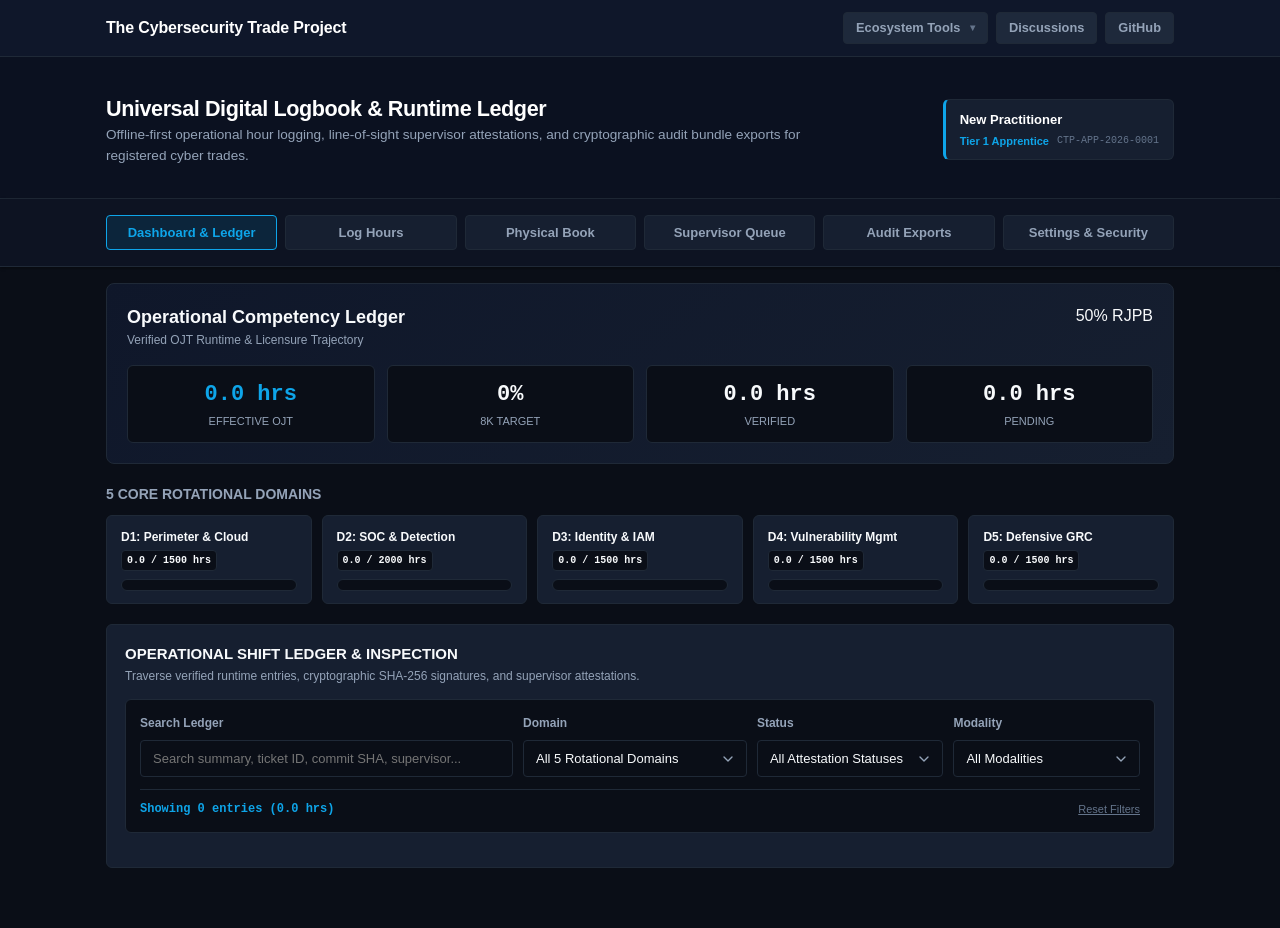
==== public/index.html @ 821d3d66 "fix(web): add emerald color bar for Modality D and add clearinghouse to navigation dropdown" ====
<!DOCTYPE html>
<html lang="en">
<head>
  <meta charset="UTF-8">
  <meta name="viewport" content="width=device-width, initial-scale=1.0, maximum-scale=1.0, user-scalable=no">
  <title>Cybersecurity Trade Logbook - Universal Digital Ledger</title>
  <link rel="manifest" href="manifest.json">
  <meta name="theme-color" content="#0ea5e9">
  <meta name="apple-mobile-web-app-capable" content="yes">
  <meta name="apple-mobile-web-app-status-bar-style" content="black-translucent">
  
  <!-- Defensive Security & Content Protection Directives -->
  <meta http-equiv="Content-Security-Policy" content="default-src 'self'; script-src 'self' 'unsafe-inline'; style-src 'self' 'unsafe-inline'; img-src 'self' data: https:; font-src 'self'; connect-src 'self'; base-uri 'self'; form-action 'self';">
  <meta http-equiv="X-Content-Type-Options" content="nosniff">
  <meta http-equiv="Permissions-Policy" content="camera=(), microphone=(), geolocation=(), interest-cohort=()">

  <link rel="stylesheet" href="styles.css?v=3.3.7">
</head>
<body>

  <!-- Top Portal Utility Header -->
  <header class="portal-header">
    <div class="portal-header-inner">
      <a href="https://the-cyber-trade-project.github.io/framework/" class="portal-brand">
        <span class="portal-brand-title">The Cybersecurity Trade Project</span>
      </a>
      <div class="portal-header-tools">
        <div class="dropdown">
          <button class="tool-link dropdown-toggle" type="button" aria-haspopup="true" aria-expanded="false">
            <span>Ecosystem Tools</span>
            <span class="dropdown-arrow">▾</span>
          </button>
          <div class="dropdown-menu">
            <a href="https://the-cyber-trade-project.github.io/framework/" class="dropdown-item">
              <span class="item-title">Documentation Portal</span>
              <span class="item-desc">Explore framework &amp; governance</span>
            </a>
            <a href="https://the-cyber-trade-project.github.io/estimator/" class="dropdown-item">
              <span class="item-title">Career Estimator</span>
              <span class="item-desc">Calculate trade tier &amp; PLA hours</span>
            </a>
            <a href="https://the-cyber-trade-project.github.io/logbook/" class="dropdown-item active">
              <span class="item-title">Digital Logbook</span>
              <span class="item-desc">Cryptographic runtime attestation PWA</span>
            </a>
            <a href="https://the-cyber-trade-project.github.io/clearinghouse/" class="dropdown-item">
              <span class="item-title">Trade Clearinghouse</span>
              <span class="item-desc">Central ingestion &amp; credential registry</span>
            </a>
          </div>
        </div>
        <a href="https://github.com/the-cyber-trade-project/framework/discussions" target="_blank" rel="noopener noreferrer" class="tool-link">
          <span>Discussions</span>
        </a>
        <a href="https://github.com/the-cyber-trade-project/framework" target="_blank" rel="noopener noreferrer" class="tool-link">
          <span>GitHub</span>
        </a>
      </div>
    </div>
  </header>

  <!-- Title Banner with Prominent Practitioner Identity -->
  <div class="page-title-banner">
    <div class="container page-title-container">
      <div class="page-title-text">
        <h1>Universal Digital Logbook &amp; Runtime Ledger</h1>
        <p class="subtitle">Offline-first operational hour logging, line-of-sight supervisor attestations, and cryptographic audit bundle exports for registered cyber trades.</p>
      </div>
      <div class="practitioner-identity-card" id="practitioner-identity-card">
        <div class="practitioner-name" id="display-user-name">New Practitioner</div>
        <div class="practitioner-meta">
          <span class="practitioner-tier-badge" id="display-user-tier">Tier 1 Apprentice</span>
          <span class="practitioner-id" id="display-user-trade-id">CTP-APP-2026-0001</span>
        </div>
      </div>
    </div>
  </div>

  <!-- Persistent Demo Banner (Visible Only in Demo Mode) -->
  <div id="demo-mode-banner" class="demo-banner" style="display:none;">
    <div class="container" style="display:flex; justify-content:space-between; align-items:center;">
      <span id="demo-banner-text">DEMO MODE: Apprentice Persona (Jane Doe)</span>
      <div class="demo-banner-actions">
        <button id="btn-demo-switch" class="demo-btn-sm" onclick="window.app && window.app.toggleDemoPersona()">Switch Persona</button>
        <button id="btn-demo-exit" class="demo-btn-sm" onclick="window.app && window.app.exitDemoMode()">Exit to Real Mode</button>
      </div>
    </div>
  </div>

  <!-- Desktop Navigation Ribbon (Visible on PC/Tablets) -->
  <nav class="desktop-nav-tabs">
    <div class="container desktop-tabs-inner">
      <button class="tab-btn active" data-view="view-dashboard" onclick="switchTab('view-dashboard')">
        <span>Dashboard &amp; Ledger</span>
      </button>
      <button class="tab-btn" data-view="view-log" onclick="switchTab('view-log')">
        <span>Log Hours</span>
      </button>
      <button class="tab-btn" data-view="view-physical" onclick="switchTab('view-physical')">
        <span>Physical Book</span>
      </button>
      <button class="tab-btn" data-view="view-supervisor" onclick="switchTab('view-supervisor')">
        <span>Supervisor Queue</span>
      </button>
      <button class="tab-btn" data-view="view-export" onclick="switchTab('view-export')">
        <span>Audit Exports</span>
      </button>
      <button class="tab-btn" data-view="view-settings" onclick="switchTab('view-settings')">
        <span>Settings &amp; Security</span>
      </button>
    </div>
  </nav>

  <!-- Main App Views -->
  <main class="container">

    <!-- VIEW 1: DASHBOARD -->
    <section id="view-dashboard" class="view-section active">
      <div class="hero-card">
        <div style="display:flex; justify-content:space-between; align-items:flex-start;">
          <div>
            <h2 style="font-size:18px; font-weight:800;">Operational Competency Ledger</h2>
            <p style="color:var(--text-secondary); font-size:12px;">Verified OJT Runtime & Licensure Trajectory</p>
          </div>
          <span class="brand-badge" id="hero-wage-standing">50% RJPB</span>
        </div>

        <div class="hero-stats-grid">
          <div class="stat-box">
            <div class="stat-val highlight" id="hero-total-hours">0.0 hrs</div>
            <div class="stat-lbl">Effective OJT</div>
          </div>
          <div class="stat-box">
            <div class="stat-val" id="hero-target-pct">0%</div>
            <div class="stat-lbl">8k Target</div>
          </div>
          <div class="stat-box">
            <div class="stat-val" id="hero-verified-hours">0.0 hrs</div>
            <div class="stat-lbl">Verified</div>
          </div>
          <div class="stat-box">
            <div class="stat-val" id="hero-pending-hours">0.0 hrs</div>
            <div class="stat-lbl">Pending</div>
          </div>
        </div>
      </div>

      <!-- Pending Attestation Reminder Banner (Visible When Pending Hours > 0) -->
      <div id="dashboard-pending-reminder" style="display:none; background:rgba(217,119,6,0.15); border:1px solid rgba(217,119,6,0.4); padding:12px 16px; border-radius:8px; margin-bottom:16px; cursor:pointer;" onclick="switchTab('view-supervisor')">
        <div style="display:flex; justify-content:space-between; align-items:center;">
          <div>
            <strong style="color:var(--accent-amber); font-size:13px;">Action Required: Pending Supervisor Attestation</strong>
            <p id="pending-reminder-text" style="color:var(--text-secondary); font-size:12px; margin-top:2px;">You have hours awaiting supervisor sign-off. Tap to initiate the 4-step signing handshake.</p>
          </div>
          <span style="font-size:18px; color:var(--accent-amber);">➔</span>
        </div>
      </div>

      <!-- Domain Progression Grid -->
      <h3 style="font-size:14px; text-transform:uppercase; color:var(--text-secondary); margin-bottom:10px;">5 Core Rotational Domains</h3>
      <div class="domain-grid">
        <div class="domain-card">
          <div class="domain-card-header">
            <strong>D1: Perimeter & Cloud</strong>
            <span class="domain-badge" id="hours-D1_PERIMETER_CLOUD">0.0 / 1500 hrs</span>
          </div>
          <div class="progress-track">
            <div class="progress-fill fill-d1" id="bar-D1_PERIMETER_CLOUD" style="width: 0%"></div>
          </div>
        </div>

        <div class="domain-card">
          <div class="domain-card-header">
            <strong>D2: SOC & Detection</strong>
            <span class="domain-badge" id="hours-D2_SYSTEM_HYGIENE">0.0 / 2000 hrs</span>
          </div>
          <div class="progress-track">
            <div class="progress-fill fill-d2" id="bar-D2_SYSTEM_HYGIENE" style="width: 0%"></div>
          </div>
        </div>

        <div class="domain-card">
          <div class="domain-card-header">
            <strong>D3: Identity & IAM</strong>
            <span class="domain-badge" id="hours-D3_IDENTITY_ACCESS">0.0 / 1500 hrs</span>
          </div>
          <div class="progress-track">
            <div class="progress-fill fill-d3" id="bar-D3_IDENTITY_ACCESS" style="width: 0%"></div>
          </div>
        </div>

        <div class="domain-card">
          <div class="domain-card-header">
            <strong>D4: Vulnerability Mgmt</strong>
            <span class="domain-badge" id="hours-D4_VULN_MANAGEMENT">0.0 / 1500 hrs</span>
          </div>
          <div class="progress-track">
            <div class="progress-fill fill-d4" id="bar-D4_VULN_MANAGEMENT" style="width: 0%"></div>
          </div>
        </div>

        <div class="domain-card">
          <div class="domain-card-header">
            <strong>D5: Defensive GRC</strong>
            <span class="domain-badge" id="hours-D5_DEFENSIVE_GRC">0.0 / 1500 hrs</span>
          </div>
          <div class="progress-track">
            <div class="progress-fill fill-d5" id="bar-D5_DEFENSIVE_GRC" style="width: 0%"></div>
          </div>
        </div>
      </div>

      <!-- Integrated Full Operational Ledger & Search Toolbar -->
      <div class="card" style="margin-top:20px;">
        <div style="margin-bottom:14px;">
          <h3 style="font-size:15px; font-weight:800; text-transform:uppercase; color:var(--text-primary); margin-bottom:2px;">Operational Shift Ledger &amp; Inspection</h3>
          <p style="color:var(--text-secondary); font-size:12px;">Traverse verified runtime entries, cryptographic SHA-256 signatures, and supervisor attestations.</p>
        </div>

        <!-- Filter & Search Toolbar -->
        <div class="ledger-filter-toolbar">
          <div class="filter-row">
            <div class="filter-group search-input-group">
              <label class="form-label">Search Ledger</label>
              <input type="text" id="ledger-search" class="form-control" placeholder="Search summary, ticket ID, commit SHA, supervisor...">
            </div>
            <div class="filter-group">
              <label class="form-label">Domain</label>
              <select id="ledger-filter-domain" class="form-control form-select">
                <option value="ALL">All 5 Rotational Domains</option>
                <option value="D1_PERIMETER_CLOUD">D1: Perimeter &amp; Cloud (1,500h)</option>
                <option value="D2_SYSTEM_HYGIENE">D2: Detection &amp; SOC (2,000h)</option>
                <option value="D3_IDENTITY_ACCESS">D3: Identity &amp; IAM (1,500h)</option>
                <option value="D4_VULN_MANAGEMENT">D4: Vulnerability Mgmt (1,500h)</option>
                <option value="D5_DEFENSIVE_GRC">D5: Defensive GRC (1,500h)</option>
              </select>
            </div>
            <div class="filter-group">
              <label class="form-label">Status</label>
              <select id="ledger-filter-status" class="form-control form-select">
                <option value="ALL">All Attestation Statuses</option>
                <option value="signed">Verified &amp; Signed by Journeyman</option>
                <option value="pending">Pending Supervisor Attestation</option>
              </select>
            </div>
            <div class="filter-group">
              <label class="form-label">Modality</label>
              <select id="ledger-filter-modality" class="form-control form-select">
                <option value="ALL">All Modalities</option>
                <option value="digital">Digital Telemetry (W-2 / Cloud)</option>
                <option value="physical_bound">Physical Bound Book (SCIF)</option>
              </select>
            </div>
          </div>
          <div class="filter-summary-row">
            <span id="ledger-filter-count" class="filter-stat-badge">Showing 0 entries (0.0 hrs)</span>
            <button id="btn-clear-ledger-filters" class="btn-text" style="font-size:11px; color:var(--text-muted); cursor:pointer;">Reset Filters</button>
          </div>
        </div>

        <!-- Full Ledger Entries Table / List -->
        <div id="full-ledger-list" class="entry-list full-ledger-container"></div>
      </div>
    </section>

    <!-- VIEW 2: LOG DIGITAL HOURS -->
    <section id="view-log" class="view-section">
      <div class="card">
        <h2 class="card-title">Log Operational Runtime</h2>
        <form id="form-digital-entry">
          <div class="form-grid">
            <div class="form-group">
              <label class="form-label">Shift Date</label>
              <input type="date" id="entry-date" class="form-control" required>
            </div>
            <div class="form-group">
              <label class="form-label">Duration (Hours)</label>
              <input type="number" step="0.25" min="0.25" max="24" id="entry-hours" class="form-control" placeholder="4.5" required>
            </div>
            <div class="form-group">
              <label class="form-label">Core Rotational Domain</label>
              <select id="entry-domain" class="form-control form-select" required>
                <option value="D1_PERIMETER_CLOUD">Domain 1: Perimeter, Cloud & Network Defense</option>
                <option value="D2_SYSTEM_HYGIENE">Domain 2: Detection Engineering & Incident Triage (SOC)</option>
                <option value="D3_IDENTITY_ACCESS">Domain 3: Identity, Credential & Access Management (IAM)</option>
                <option value="D4_VULN_MANAGEMENT">Domain 4: Vulnerability & Attack Surface Management</option>
                <option value="D5_DEFENSIVE_GRC">Domain 5: Defensive Governance, Risk & Audit (GRC)</option>
              </select>
            </div>
            <div class="form-group">
              <label class="form-label">Sub-Domain Task</label>
              <select id="entry-subdomain" class="form-control form-select">
                <option value="LIVE_ALERT_TRIAGE">Live Alert Triage (SOC)</option>
                <option value="SIEM_RULE_AUTHORING">SIEM / Detection Engineering</option>
                <option value="FIREWALL_WAF">Firewall / WAF Hardening</option>
                <option value="MICROSEGMENTATION">Microsegmentation</option>
                <option value="PAM_GOVERNANCE">PAM / Identity Provisioning</option>
                <option value="PATCH_VERIFICATION">Patch Verification Testing</option>
                <option value="CONTROL_TESTING">Control Implementation Testing</option>
              </select>
            </div>
            <div class="form-group">
              <label class="form-label">NICE Work Role ID</label>
              <select id="entry-workrole" class="form-control form-select">
                <option value="PR-CDA-001">PR-CDA-001: Cyber Defense Analyst (SOC)</option>
                <option value="PR-CDO-001">PR-CDO-001: Cyber Defense Infrastructure Support</option>
                <option value="PR-CIR-001">PR-CIR-001: Incident Responder</option>
                <option value="SP-ARC-001">SP-ARC-001: Security Architect</option>
                <option value="PR-VAM-001">PR-VAM-001: Vulnerability Assessment Analyst</option>
                <option value="OV-MGT-001">OV-MGT-001: Policy & Strategy Planner</option>
              </select>
            </div>
            <div class="form-group">
              <label class="form-label">Environment Type</label>
              <select id="entry-env" class="form-control form-select">
                <option value="Enterprise_Production">Enterprise Production</option>
                <option value="Cloud_Infrastructure">Cloud Multi-Tenant</option>
                <option value="Range_Lab">Accredited Cyber Range / Simulation Lab</option>
              </select>
            </div>
            <div class="form-group">
              <label class="form-label">Artifact Verification Type</label>
              <select id="entry-artifact-type" class="form-control form-select">
                <option value="git_commit_hash">Git Commit SHA</option>
                <option value="change_ticket_id">Change Ticket / CAB ID</option>
                <option value="incident_record_id">Sanitized Incident ID</option>
                <option value="rule_hash">Detection Rule Hash (Sigma/YARA)</option>
                <option value="pipeline_run_hash">CI/CD Pipeline Run Hash</option>
              </select>
            </div>
            <div class="form-group">
              <label class="form-label">Artifact Reference / Hash</label>
              <input type="text" id="entry-artifact-ref" class="form-control" placeholder="CR-894102-SEC or sha256:..." required>
            </div>
            <div class="form-group full-width">
              <label class="form-label">Sanitized Summary (Zero PII / Zero Sensitive Data)</label>
              <textarea id="entry-summary" class="form-control" rows="2" placeholder="Implemented WAF rate-limiting rule on public gateway..." required></textarea>
              <p class="form-hint">Zero-Knowledge Guardrail: Omit internal IP addresses, client names, and unredacted exploit payloads.</p>
            </div>
          </div>
          <button type="submit" class="btn btn-primary btn-block" style="margin-top:14px;">Save Operational Entry</button>
        </form>
      </div>
    </section>

    <!-- VIEW 3: TRANSCRIBE PHYSICAL LOGBOOK -->
    <section id="view-physical" class="view-section">
      <div class="card">
        <h2 class="card-title">Transcribe Physical Bound Ledger</h2>
        <p style="color:var(--text-secondary); font-size:12px; margin-bottom:14px;">
          For hours logged inside classified SCIFs, air-gapped enclaves, or offline defense zones.
        </p>
        <form id="form-physical-entry">
          <div class="form-grid">
            <div class="form-group">
              <label class="form-label">Physical Book Serial No.</label>
              <input type="text" id="phys-book-serial" class="form-control" placeholder="JATC-LOG-2026-00441" required>
            </div>
            <div class="form-group">
              <label class="form-label">Page Number</label>
              <input type="number" min="1" id="phys-page-num" class="form-control" placeholder="42" required>
            </div>
            <div class="form-group">
              <label class="form-label">Line Number</label>
              <input type="number" min="1" max="50" id="phys-line-num" class="form-control" placeholder="3" required>
            </div>
            <div class="form-group">
              <label class="form-label">Shift Date</label>
              <input type="date" id="phys-date" class="form-control" required>
            </div>
            <div class="form-group">
              <label class="form-label">Hours Logged</label>
              <input type="number" step="0.25" min="0.25" max="24" id="phys-hours" class="form-control" placeholder="6.0" required>
            </div>
            <div class="form-group">
              <label class="form-label">Core Rotational Domain</label>
              <select id="phys-domain" class="form-control form-select" required>
                <option value="D1_PERIMETER_CLOUD">Domain 1: Perimeter & Cloud</option>
                <option value="D2_SYSTEM_HYGIENE">Domain 2: Detection & SOC</option>
                <option value="D3_IDENTITY_ACCESS">Domain 3: IAM & Credentials</option>
                <option value="D4_VULN_MANAGEMENT">Domain 4: Vulnerability Mgmt</option>
                <option value="D5_DEFENSIVE_GRC">Domain 5: Defensive GRC</option>
              </select>
            </div>
            <div class="form-group">
              <label class="form-label">NICE Work Role ID</label>
              <select id="phys-workrole" class="form-control form-select">
                <option value="PR-CDO-001">PR-CDO-001: Defense Infrastructure</option>
                <option value="PR-CDA-001">PR-CDA-001: Cyber Defense Analyst</option>
                <option value="SP-ARC-001">SP-ARC-001: Security Architect</option>
              </select>
            </div>
            <div class="form-group">
              <label class="form-label">Supervisor Name & Title</label>
              <input type="text" id="phys-supervisor-name" class="form-control" placeholder="Marcus Vance, Journeyman" required>
            </div>
            <div class="form-group">
              <label class="form-label">Supervisor License ID</label>
              <input type="text" id="phys-supervisor-id" class="form-control" placeholder="CTP-JRN-2024-0192" required>
            </div>
          </div>
          <button type="submit" class="btn btn-secondary btn-block" style="margin-top:14px;">Save Physical Book Transcription</button>
        </form>
      </div>
    </section>

    <!-- VIEW 4: SUPERVISOR SIGN-OFF -->
    <section id="view-supervisor" class="view-section">
      <div class="card">
        <h2 class="card-title">Supervisor Attestation Queue</h2>
        <p style="color:var(--text-secondary); font-size:12px; margin-bottom:14px;">
          Supervising Journeymen: Review pending apprentice runtime batches and cryptographically sign shift logs.
        </p>

        <!-- Attestation Modality Guide -->
        <div style="background:var(--bg-card-secondary); border:1px solid var(--border-color); border-radius:6px; padding:12px; margin-bottom:16px;">
          <h4 style="font-size:12px; font-weight:700; color:var(--text-primary); margin-bottom:8px; text-transform:uppercase; letter-spacing:0.05em;">
            4 Recognized Supervisor Attestation Modalities
          </h4>
          <div style="display:grid; grid-template-columns:repeat(auto-fit, minmax(220px, 1fr)); gap:10px; font-size:11px; color:var(--text-secondary);">
            <div style="background:var(--bg-dark); padding:8px 10px; border-radius:4px; border-left:3px solid var(--accent-cyan);">
              <strong style="color:var(--text-primary); display:block; margin-bottom:2px;">Modality A: WebAuthn / Passkey</strong>
              Direct on-screen or QR code batch signing using FIDO2 hardware keys (Active in Demo).
            </div>
            <div style="background:var(--bg-dark); padding:8px 10px; border-radius:4px; border-left:3px solid var(--accent-blue);">
              <strong style="color:var(--text-primary); display:block; margin-bottom:2px;">Modality B: Git Signed Commits</strong>
              GPG/SSH cryptographic commit signatures on detection engineering and code PR branches.
            </div>
            <div style="background:var(--bg-dark); padding:8px 10px; border-radius:4px; border-left:3px solid var(--accent-amber);">
              <strong style="color:var(--text-primary); display:block; margin-bottom:2px;">Modality C: Physical Bound Book</strong>
              Serialized hand-signed logbook with physical license stamp for classified SCIF / air-gapped sites.
            </div>
            <div style="background:var(--bg-dark); padding:8px 10px; border-radius:4px; border-left:3px solid var(--accent-emerald);">
              <strong style="color:var(--text-primary); display:block; margin-bottom:2px;">Modality D: Enterprise SSO / IdP</strong>
              Automated shift assertions via SAML/OIDC federated with change ticketing CAB approvals.
            </div>
          </div>
        </div>

        <div id="supervisor-review-queue"></div>
      </div>
    </section>

    <!-- VIEW 5: EXPORT & JATC SUBMISSION -->
    <section id="view-export" class="view-section">
      <div class="card">
        <h2 class="card-title">JATC Submissions & Actuarial Feeds</h2>
        <p style="color:var(--text-secondary); font-size:12px; margin-bottom:14px;">
          Generate formal audit binders for Board wage evaluations, zero-knowledge telemetry feeds for cyber insurers, or backup personal archives.
        </p>
        <div style="display:flex; flex-direction:column; gap:12px;">
          <button id="btn-print-binder" class="btn btn-primary">Print Official JATC Audit Binder (PDF)</button>
          <button id="btn-export-actuarial" class="btn btn-secondary">Export Actuarial JSON Feed</button>
          <button id="btn-export-vault" class="btn btn-secondary">Backup Full Logbook Vault (JSON)</button>
          
          <div style="margin-top:10px; border-top:1px solid var(--border-color); padding-top:12px;">
            <label class="form-label">Restore / Merge Vault from JSON Backup</label>
            <input type="file" id="input-vault-file" accept=".json,.ctp-vault" class="form-control" style="padding:6px;">
          </div>
        </div>
      </div>
    </section>

    <!-- VIEW 6: SETTINGS -->
    <section id="view-settings" class="view-section">
      <div class="card">
        <h2 class="card-title">Practitioner Profile & Trade Keys</h2>
        <div class="form-grid">
          <div class="form-group">
            <label class="form-label">Full Name</label>
            <input type="text" id="prof-name" class="form-control" value="New Practitioner" placeholder="Your Full Name">
          </div>
          <div class="form-group">
            <label class="form-label">Trade Registration ID</label>
            <input type="text" id="prof-trade-id" class="form-control" value="CTP-APP-2026-0001" placeholder="e.g. CTP-APP-2026-0001">
          </div>
          <div class="form-group">
            <label class="form-label">Supervisor License ID</label>
            <input type="text" id="prof-sup-id" class="form-control" value="" placeholder="e.g. CTP-JRN-2024-0192">
          </div>
          <div class="form-group">
            <label class="form-label">PLA Hour Credit (Max 4,000)</label>
            <input type="number" id="prof-pla" class="form-control" value="0">
          </div>
          <div class="form-group full-width">
            <button id="btn-save-profile" class="btn btn-primary btn-block">Save Profile Changes</button>
          </div>
        </div>
      </div>

      <!-- PIN Security & Shared Terminal Lock Card -->
      <div class="card" style="margin-top:16px;">
        <h2 class="card-title">Shared Computer Security &amp; AES-256 Vault Encryption</h2>
        <div style="background:rgba(217,119,6,0.12); border:1px solid rgba(217,119,6,0.35); border-radius:6px; padding:12px; margin-bottom:14px;">
          <strong style="color:var(--accent-amber); font-size:12px; display:block; margin-bottom:4px;">Shared Workstation &amp; Lab Advisory</strong>
          <p style="color:var(--text-secondary); font-size:11px; line-height:1.45; margin:0;">
            When using shared workstations, SCIF terminals, or college labs, browser storage can be cleared or overwritten by other users. Setting a 4-digit PIN enables AES-256-GCM at-rest encryption on inactivity. Always download an encrypted backup (<code>.ctp-vault</code>) or export your audit binder at shift end to prevent local data loss.
          </p>
        </div>
        <div class="form-grid">
          <div class="form-group">
            <label class="form-label">Set / Change 4-Digit Security PIN</label>
            <input type="password" maxlength="4" pattern="[0-9]{4}" id="vault-pin-input" class="form-control" placeholder="4-digit PIN (e.g. 1234)">
          </div>
          <div class="form-group">
            <label class="form-label">Lock Actions</label>
            <div style="display:flex; gap:8px;">
              <button id="btn-save-pin" class="btn btn-secondary" style="flex:1;">Save &amp; Enable PIN</button>
              <button id="btn-lock-vault-now" class="btn btn-secondary" style="flex:1;">Encrypt &amp; Lock Now</button>
            </div>
          </div>
        </div>
      </div>

      <!-- Demo Studio & Persona Switcher Card -->
      <div class="card" style="margin-top:16px;">
        <h2 class="card-title">Demo & Persona Evaluation Studio</h2>
        <p style="color:var(--text-secondary); font-size:12px; margin-bottom:14px;">
          Explore the logbook from the perspective of an apprentice or a supervising Journeyman, or switch to your real production ledger.
        </p>
        <div style="display:flex; flex-direction:column; gap:10px;">
          <button id="btn-load-demo-app" class="btn btn-secondary" onclick="window.app && window.app.loadApprenticeDemo()">Load Apprentice Demo (Jane Doe - 3.4k hrs)</button>
          <button id="btn-load-demo-sup" class="btn btn-secondary" onclick="window.app && window.app.loadSupervisorDemo()">Load Supervisor Demo (Marcus Vance - 9.2k hrs)</button>
          <button id="btn-load-demo-dir" class="btn btn-secondary" onclick="window.app && window.app.loadAuditorDemo()">Load JATC Auditor Demo (David Sterling - Director)</button>
          <button id="btn-exit-demo" class="btn btn-primary" onclick="window.app && window.app.exitDemoMode()">Switch to Real Production Mode</button>
          <div style="margin-top:6px; border-top:1px solid var(--border-color); padding-top:10px;">
            <button id="btn-purge-vault" class="btn btn-danger btn-block">Purge Active Vault</button>
          </div>
        </div>
      </div>

      <!-- Trade Project Ecosystem Links Card -->
      <div class="card" style="margin-top:16px;">
        <h2 class="card-title">The Cybersecurity Trade Project Ecosystem</h2>
        <p style="color:var(--text-secondary); font-size:12px; margin-bottom:14px;">
          Standardized trade architecture, statutory rights, and open-source tooling.
        </p>
        <div style="display:flex; flex-direction:column; gap:8px;">
          <a href="https://github.com/the-cyber-trade-project/framework" target="_blank" rel="noopener noreferrer" class="btn btn-secondary" style="text-decoration:none; text-align:center; display:block;">The Cybersecurity Trade Project (Framework Specs) ↗</a>
          <a href="https://the-cyber-trade-project.github.io/estimator/" target="_blank" rel="noopener noreferrer" class="btn btn-secondary" style="text-decoration:none; text-align:center; display:block;">Tier & Grandfathering Placement Estimator ↗</a>
          <a href="https://github.com/the-cyber-trade-project/framework/blob/main/framework/logbook-standards.md" target="_blank" rel="noopener noreferrer" class="btn btn-secondary" style="text-decoration:none; text-align:center; display:block;">Logbook Standards & Invariants (RFC) ↗</a>
          <a href="https://github.com/the-cyber-trade-project/framework/blob/main/framework/logbook-schema.md" target="_blank" rel="noopener noreferrer" class="btn btn-secondary" style="text-decoration:none; text-align:center; display:block;">Canonical JSON Schema Specification ↗</a>
        </div>
      </div>

    </section>

  </main>

  <!-- Modal 1: QR Code Generator & Display Modal -->
  <div id="modal-qr-display" class="modal-backdrop" style="display:none;">
    <div class="modal-content" style="max-width:440px; text-align:center;">
      <h3 id="qr-modal-title" style="font-size:16px; font-weight:700; margin-bottom:8px;">Supervisor Signing Request</h3>
      <p id="qr-modal-desc" style="font-size:12px; color:var(--text-secondary); margin-bottom:16px;">
        Present this QR code to your Supervising Journeyman to review and cryptographically sign your batch.
      </p>
      <div id="qr-code-container" style="background:#fff; padding:14px; border-radius:8px; display:inline-block; margin-bottom:14px; box-shadow: 0 4px 12px rgba(0,0,0,0.5);">
        <!-- SVG QR Matrix Rendered Here -->
      </div>
      <div style="margin-bottom:14px; text-align:left;">
        <label class="form-label" style="font-size:11px;">Raw Cryptographic Payload String</label>
        <textarea id="qr-raw-payload" class="form-control" rows="3" readonly style="font-family:var(--font-mono); font-size:11px;"></textarea>
        <button class="btn btn-secondary btn-block" style="margin-top:6px; font-size:11px;" onclick="navigator.clipboard.writeText(document.getElementById('qr-raw-payload').value); alert('Payload copied to clipboard.');">Copy Payload String</button>
      </div>
      <div style="display:flex; flex-direction:column; gap:8px;">
        <button class="btn btn-success btn-block" onclick="window.app && window.app.openSignatureImportModal()">Next: Scan Supervisor Response QR ➔</button>
        <button class="btn btn-secondary btn-block" onclick="document.getElementById('modal-qr-display').style.display='none'">Close</button>
      </div>
    </div>
  </div>

  <!-- Modal 2: QR Scanner / Import Modal -->
  <div id="modal-qr-scanner" class="modal-backdrop" style="display:none;">
    <div class="modal-content" style="max-width:480px;">
      <h3 id="scanner-modal-title" style="font-size:16px; font-weight:700; margin-bottom:8px;">Scan Apprentice Request QR</h3>
      <p id="scanner-modal-desc" style="font-size:12px; color:var(--text-secondary); margin-bottom:14px;">
        Scan the screen using your camera or paste the raw cryptographic payload string below.
      </p>
      <div id="scanner-camera-box" style="background:#000; border-radius:8px; height:180px; display:flex; align-items:center; justify-content:center; color:#888; margin-bottom:14px; position:relative; overflow:hidden;">
        <video id="qr-video" style="width:100%; height:100%; object-fit:cover; display:none;"></video>
        <div id="camera-placeholder-text" style="font-size:12px; text-align:center; padding:10px;">
          <svg width="28" height="28" viewBox="0 0 24 24" fill="none" stroke="currentColor" stroke-width="2" style="margin-bottom:6px;"><path d="M23 19a2 2 0 0 1-2 2H3a2 2 0 0 1-2-2V8a2 2 0 0 1 2-2h4l2-3h6l2 3h4a2 2 0 0 1 2 2z"></path><circle cx="12" cy="13" r="4"></circle></svg>
          <br>Camera Scanner Ready<br><button class="btn btn-secondary btn-sm" style="margin-top:6px;" onclick="window.app && window.app.startCameraScanner()">Activate Device Camera</button>
        </div>
      </div>
      <div class="form-group" style="margin-bottom:14px;">
        <label class="form-label" style="font-size:11px;">Or Paste / Enter Cryptographic Payload</label>
        <textarea id="scanner-input-payload" class="form-control" rows="3" placeholder="ctp:req;id=CTP-APP-..." style="font-family:var(--font-mono); font-size:11px;"></textarea>
      </div>
      <div style="display:flex; gap:10px;">
        <button id="btn-process-scanned-payload" class="btn btn-primary" style="flex:1;" onclick="window.app && window.app.processScannedPayload()">Process Payload</button>
        <button class="btn btn-secondary" onclick="document.getElementById('modal-qr-scanner').style.display='none'; window.app && window.app.stopCameraScanner();">Cancel</button>
      </div>
    </div>
  </div>

  <!-- Modal 3: Entry Detail & Cryptographic Inspection Modal -->
  <div id="modal-entry-detail" class="modal-backdrop" style="display:none;">
    <div class="modal-content" style="max-width:580px;">
      <div style="display:flex; justify-content:space-between; align-items:flex-start; margin-bottom:12px;">
        <div>
          <span class="version-badge" id="modal-detail-domain-badge">DOMAIN 1</span>
          <h3 id="modal-detail-title" style="font-size:16px; font-weight:700; margin-top:4px;">Operational Entry Inspection</h3>
        </div>
        <button class="btn btn-outline btn-sm" onclick="document.getElementById('modal-entry-detail').style.display='none'">Close &times;</button>
      </div>

      <div class="modal-detail-body">
        <div class="detail-grid">
          <div class="detail-field">
            <label>Shift Date</label>
            <div id="modal-detail-date" class="field-val">2026-08-28</div>
          </div>
          <div class="detail-field">
            <label>Duration Logged</label>
            <div id="modal-detail-hours" class="field-val">4.50 hrs</div>
          </div>
          <div class="detail-field">
            <label>Work Role ID (NICE)</label>
            <div id="modal-detail-workrole" class="field-val">PR-CDO-001</div>
          </div>
          <div class="detail-field">
            <label>Attestation Status</label>
            <div id="modal-detail-status" class="field-val">SIGNED</div>
          </div>
        </div>

        <div class="detail-section">
          <label>Sanitized Task Summary</label>
          <p id="modal-detail-summary" class="summary-box">Implemented automated WAF rule...</p>
        </div>

        <div class="detail-section">
          <label>Artifact Verification Reference</label>
          <div id="modal-detail-artifact" class="code-box">git_commit_sha: 9a8b7c...</div>
        </div>

        <div class="detail-section">
          <label>Cryptographic Entry SHA-256 Hash (Merkle Node)</label>
          <div id="modal-detail-hash" class="code-box mono">e3b0c44298fc1c149afbf4c8996fb92427ae41e4649b934ca495991b7852b855</div>
        </div>

        <div class="detail-section">
          <label>Previous Entry Hash (Chained)</label>
          <div id="modal-detail-prev-hash" class="code-box mono">0000000000000000000000000000000000000000000000000000000000000000</div>
        </div>

        <div id="modal-detail-supervisor-box" class="detail-section">
          <label>Supervisor Attestation &amp; Trade License</label>
          <div id="modal-detail-supervisor" class="field-val">Marcus Vance (CTP-JRN-2024-0192)</div>
        </div>

        <div style="display:flex; gap:10px; margin-top:14px;">
          <button class="btn btn-secondary" style="flex:1;" onclick="window.app && window.app.copyEntryRawJSON()">Copy Canonical JSON</button>
          <button class="btn btn-primary" style="flex:1;" onclick="document.getElementById('modal-entry-detail').style.display='none'">Done</button>
        </div>
      </div>
    </div>
  </div>

  <!-- Modal 4: PIN Security Lock Screen Modal -->
  <div id="modal-pin-lock" class="modal-backdrop" style="display:none; z-index:9999; background:rgba(10,14,23,0.96);">
    <div class="modal-content" style="max-width:380px; text-align:center; border:1px solid var(--accent-cyan);">
      <h3 style="font-size:18px; font-weight:800; color:#fff; margin-bottom:4px;">Vault Security Lock</h3>
      <p style="font-size:12px; color:var(--text-secondary); margin-bottom:16px;">
        This terminal is locked. Enter your 4-digit PIN to access this practitioner logbook.
      </p>
      <div style="margin-bottom:16px;">
        <input type="password" id="unlock-pin-input" maxlength="4" pattern="[0-9]{4}" class="form-control" placeholder="••••" style="text-align:center; font-size:24px; letter-spacing:10px; font-family:var(--font-mono); padding:10px;">
      </div>
      <div style="display:flex; flex-direction:column; gap:8px;">
        <button id="btn-unlock-vault" class="btn btn-primary btn-block" onclick="window.app && window.app.unlockVaultWithPIN()">Unlock Vault</button>
        <button class="btn btn-outline btn-block" style="font-size:11px;" onclick="window.app && window.app.unloadAndSwitchVault()">Unload / Switch to Another Vault</button>
      </div>
    </div>
  </div>

  <!-- Mobile Bottom Navigation -->
  <nav class="bottom-nav">
    <button class="nav-item active" data-view="view-dashboard" onclick="switchTab('view-dashboard')">
      <svg width="20" height="20" viewBox="0 0 24 24" fill="none" stroke="currentColor" stroke-width="2"><path d="M3 9l9-7 9 7v11a2 2 0 0 1-2 2H5a2 2 0 0 1-2-2z"></path><polyline points="9 22 9 12 15 12 15 22"></polyline></svg>
      <span>Ledger</span>
    </button>
    <button class="nav-item" data-view="view-log" onclick="switchTab('view-log')">
      <svg width="20" height="20" viewBox="0 0 24 24" fill="none" stroke="currentColor" stroke-width="2"><circle cx="12" cy="12" r="10"></circle><polyline points="12 6 12 12 16 14"></polyline></svg>
      <span>Log</span>
    </button>
    <button class="nav-item" data-view="view-physical" onclick="switchTab('view-physical')">
      <svg width="20" height="20" viewBox="0 0 24 24" fill="none" stroke="currentColor" stroke-width="2"><path d="M4 19.5A2.5 2.5 0 0 1 6.5 17H20"></path><path d="M6.5 2H20v20H6.5A2.5 2.5 0 0 1 4 19.5v-15A2.5 2.5 0 0 1 6.5 2z"></path></svg>
      <span>Physical</span>
    </button>
    <button class="nav-item" data-view="view-supervisor" onclick="switchTab('view-supervisor')">
      <svg width="20" height="20" viewBox="0 0 24 24" fill="none" stroke="currentColor" stroke-width="2"><path d="M16 21v-2a4 4 0 0 0-4-4H5a4 4 0 0 0-4 4v2"></path><circle cx="8.5" cy="7" r="4"></circle><polyline points="17 11 19 13 23 9"></polyline></svg>
      <span>Verify</span>
    </button>
    <button class="nav-item" data-view="view-export" onclick="switchTab('view-export')">
      <svg width="20" height="20" viewBox="0 0 24 24" fill="none" stroke="currentColor" stroke-width="2"><path d="M21 15v4a2 2 0 0 1-2 2H5a2 2 0 0 1-2-2v-4"></path><polyline points="7 10 12 15 17 10"></polyline><line x1="12" y1="15" x2="12" y2="3"></line></svg>
      <span>Export</span>
    </button>
    <button class="nav-item" data-view="view-settings" onclick="switchTab('view-settings')">
      <svg width="20" height="20" viewBox="0 0 24 24" fill="none" stroke="currentColor" stroke-width="2"><circle cx="12" cy="12" r="3"></circle><path d="M19.4 15a1.65 1.65 0 0 0 .33 1.82l.06.06a2 2 0 0 1 0 2.83 2 2 0 0 1-2.83 0l-.06-.06a1.65 1.65 0 0 0-1.82-.33 1.65 1.65 0 0 0-1 1.51V21a2 2 0 0 1-2 2 2 2 0 0 1-2-2v-.09A1.65 1.65 0 0 0 9 19.4a1.65 1.65 0 0 0-1.82.33l-.06.06a2 2 0 0 1-2.83 0 2 2 0 0 1 0-2.83l.06-.06a1.65 1.65 0 0 0 .33-1.82 1.65 1.65 0 0 0-1.51-1H3a2 2 0 0 1-2-2 2 2 0 0 1 2-2h.09A1.65 1.65 0 0 0 4.6 9a1.65 1.65 0 0 0-.33-1.82l-.06-.06a2 2 0 0 1 0-2.83 2 2 0 0 1 2.83 0l.06.06a1.65 1.65 0 0 0 1.82.33H9a1.65 1.65 0 0 0 1-1.51V3a2 2 0 0 1 2-2 2 2 0 0 1 2 2v.09a1.65 1.65 0 0 0 1 1.51 1.65 1.65 0 0 0 1.82-.33l.06-.06a2 2 0 0 1 2.83 0 2 2 0 0 1 0 2.83l-.06.06a1.65 1.65 0 0 0-.33 1.82V9a1.65 1.65 0 0 0 1.51 1H21a2 2 0 0 1 2 2 2 2 0 0 1-2 2h-.09a1.65 1.65 0 0 0-1.51 1z"></path></svg>
      <span>Settings</span>
    </button>
  </nav>

  <script>
    function switchTab(viewId) {
      document.querySelectorAll('.nav-item').forEach(btn => {
        if (btn.getAttribute('data-view') === viewId) {
          btn.classList.add('active');
        } else {
          btn.classList.remove('active');
        }
      });
      document.querySelectorAll('.tab-btn').forEach(btn => {
        if (btn.getAttribute('data-view') === viewId) {
          btn.classList.add('active');
        } else {
          btn.classList.remove('active');
        }
      });
      document.querySelectorAll('.view-section').forEach(sec => {
        if (sec.id === viewId) {
          sec.classList.add('active');
        } else {
          sec.classList.remove('active');
        }
      });
      window.scrollTo(0, 0);
    }
  </script>
  <script src="app.js?v=3.3.2"></script>
  <script>
    if ('serviceWorker' in navigator) {
      window.addEventListener('load', () => {
        navigator.serviceWorker.register('sw.js?v=3.2.0').catch(err => {
          console.log('ServiceWorker registration skipped:', err);
        });
      });
    }
  </script>
</body>
</html>
---- public/styles.css ----
:root {
  --bg-primary: #0a0e17;
  --bg-secondary: #0f172a;
  --bg-card: #161f30;
  --bg-card-hover: #1e293b;
  --border-color: #1f2937;
  --border-subtle: #2e3a52;
  --border-focus: #38bdf8;
  --text-primary: #f8fafc;
  --text-secondary: #94a3b8;
  --text-muted: #64748b;
  --accent-cyan: #0ea5e9;
  --accent-blue: #2563eb;
  --accent-emerald: #10b981;
  --accent-green: #10b981;
  --accent-amber: #f59e0b;
  --accent-rose: #f43f5e;
  --accent-purple: #8b5cf6;
  --radius-sm: 4px;
  --radius-md: 6px;
  --radius-lg: 8px;
  --font-sans: -apple-system, BlinkMacSystemFont, "Segoe UI", Roboto, "Helvetica Neue", Arial, sans-serif;
  --font-mono: ui-monospace, SFMono-Regular, "JetBrains Mono", Menlo, Monaco, Consolas, monospace;
}

* {
  box-sizing: border-box;
  margin: 0;
  padding: 0;
}

body {
  background-color: var(--bg-primary);
  color: var(--text-primary);
  font-family: var(--font-sans);
  line-height: 1.5;
  min-height: 100vh;
  padding-bottom: 70px;
}

@media (min-width: 768px) {
  body {
    padding-bottom: 24px;
  }
}

/* Portal Top Header */
.portal-header {
  background-color: var(--bg-secondary);
  border-bottom: 1px solid var(--border-color);
  position: sticky;
  top: 0;
  z-index: 100;
}

.portal-header-inner {
  max-width: 1100px;
  margin: 0 auto;
  padding: 0.75rem 1rem;
  display: flex;
  justify-content: space-between;
  align-items: center;
  gap: 1rem;
}

.portal-brand {
  display: flex;
  align-items: center;
  gap: 0.75rem;
  text-decoration: none;
  color: var(--text-primary);
}

.portal-brand-title {
  font-size: 1rem;
  font-weight: 700;
  letter-spacing: -0.01em;
  color: #fff;
}

.portal-brand-title:hover {
  color: var(--accent-cyan);
}

.portal-header-tools {
  display: flex;
  align-items: center;
  gap: 0.5rem;
  flex-wrap: wrap;
}

.tool-link {
  display: inline-flex;
  align-items: center;
  justify-content: center;
  gap: 0.4rem;
  background-color: #1e293b;
  border: 1px solid var(--border-color);
  color: var(--text-secondary);
  text-decoration: none;
  font-family: var(--font-sans);
  font-size: 0.8rem;
  font-weight: 600;
  line-height: 1;
  height: 32px;
  box-sizing: border-box;
  padding: 0 0.75rem;
  border-radius: var(--radius-sm);
  transition: all 0.15s ease;
  cursor: pointer;
  appearance: none;
  -webkit-appearance: none;
  vertical-align: middle;
}

.tool-link:hover {
  background-color: #334155;
  color: #fff;
  border-color: var(--accent-cyan);
}

/* Dropdown */
.dropdown {
  position: relative;
  display: inline-block;
}

.dropdown-arrow {
  font-size: 0.65rem;
  margin-left: 0.2rem;
  color: var(--text-muted);
}

.dropdown-menu {
  display: none;
  position: absolute;
  right: 0;
  top: calc(100% + 2px);
  margin-top: 0;
  background-color: #0f172a;
  border: 1px solid var(--border-subtle);
  border-radius: var(--radius-md);
  box-shadow: 0 10px 25px -5px rgba(0, 0, 0, 0.7);
  min-width: 260px;
  z-index: 200;
  padding: 0.4rem;
}

.dropdown-menu::before {
  content: '';
  position: absolute;
  top: -8px;
  left: 0;
  right: 0;
  height: 8px;
}

.dropdown:hover .dropdown-menu,
.dropdown:focus-within .dropdown-menu {
  display: block;
}

.dropdown-item {
  display: flex;
  flex-direction: column;
  padding: 0.6rem 0.75rem;
  text-decoration: none;
  border-radius: var(--radius-sm);
  transition: background-color 0.1s ease;
}

.dropdown-item:hover {
  background-color: #1e293b;
}

.item-title {
  color: var(--accent-cyan);
  font-weight: 600;
  font-size: 0.85rem;
  margin-bottom: 0.15rem;
}

.item-desc {
  color: var(--text-muted);
  font-size: 0.75rem;
  line-height: 1.3;
}

.user-profile-badge {
  background-color: var(--bg-card);
  border: 1px solid var(--border-color);
  padding: 4px 10px;
  border-radius: 20px;
  font-size: 12px;
  display: flex;
  align-items: center;
  gap: 6px;
  color: var(--text-primary);
}

.badge-separator {
  color: var(--text-muted);
  font-size: 10px;
}

.tier-tag {
  color: var(--accent-cyan);
  font-weight: 600;
}

/* Page Title Banner with Practitioner Identity Card */
.page-title-banner {
  background-color: #0b1120;
  border-bottom: 1px solid var(--border-color);
  padding: 1.25rem 0 1rem;
}

.page-title-container {
  display: flex;
  justify-content: space-between;
  align-items: center;
  flex-wrap: wrap;
  gap: 1rem;
}

.page-title-text {
  flex: 1;
  min-width: 280px;
}

.page-title-banner h1 {
  font-size: 1.35rem;
  font-weight: 800;
  color: #fff;
  letter-spacing: -0.02em;
}

.page-title-banner .subtitle {
  color: var(--text-secondary);
  font-size: 0.85rem;
  max-width: 750px;
}

.practitioner-identity-card {
  background-color: #161f30;
  border: 1px solid var(--border-color);
  border-left: 3px solid var(--accent-cyan);
  border-radius: var(--radius-md);
  padding: 10px 14px;
  display: flex;
  flex-direction: column;
  gap: 3px;
  min-width: 200px;
}

.practitioner-name {
  font-size: 13px;
  font-weight: 700;
  color: #fff;
}

.practitioner-meta {
  display: flex;
  align-items: center;
  gap: 8px;
  font-size: 11px;
}

.practitioner-tier-badge {
  color: var(--accent-cyan);
  font-weight: 600;
}

.practitioner-id {
  color: var(--text-muted);
  font-family: var(--font-mono);
  font-size: 10px;
}

/* Mobile Header Layout (< 768px): 2-Row Clean Layout */
@media (max-width: 768px) {
  .portal-header-inner {
    flex-direction: column;
    align-items: stretch;
    padding: 0.6rem 1rem;
    gap: 0.5rem;
  }

  .portal-brand {
    justify-content: center;
    text-align: center;
  }

  .portal-brand-title {
    font-size: 0.95rem;
    font-weight: 800;
  }

  .portal-header-tools {
    display: grid;
    grid-template-columns: 1.3fr 1fr 1fr;
    gap: 6px;
    width: 100%;
  }

  .tool-link {
    width: 100%;
    font-size: 0.75rem;
    padding: 0.4rem 0.2rem;
    text-align: center;
    justify-content: center;
  }

  .dropdown {
    width: 100%;
  }

  .dropdown-menu {
    left: 0;
    right: 0;
    width: 100%;
    min-width: unset;
  }
}

/* Desktop Navigation Ribbon */
.desktop-nav-tabs {
  display: none;
  background-color: #0d1322;
  border-bottom: 1px solid var(--border-color);
  box-shadow: 0 1px 3px rgba(0, 0, 0, 0.4);
}

@media (min-width: 768px) {
  .desktop-nav-tabs {
    display: block;
  }
}

.desktop-tabs-inner {
  display: grid;
  grid-template-columns: repeat(6, 1fr);
  gap: 8px;
  padding: 8px 1rem;
}

.tab-btn {
  background: var(--bg-card);
  border: 1px solid var(--border-color);
  color: var(--text-secondary);
  font-size: 13px;
  font-weight: 600;
  display: flex;
  align-items: center;
  justify-content: center;
  gap: 6px;
  padding: 9px 12px;
  border-radius: var(--radius-sm);
  cursor: pointer;
  transition: all 0.15s ease;
  white-space: nowrap;
  text-align: center;
}

.tab-btn:hover {
  color: #fff;
  background-color: var(--bg-card-hover);
  border-color: var(--border-subtle);
}

.tab-btn.active {
  color: var(--accent-cyan);
  background-color: rgba(14, 165, 233, 0.12);
  border-color: var(--accent-cyan);
  font-weight: 700;
}

/* Main Container */
.container {
  max-width: 1100px;
  margin: 0 auto;
  padding: 16px;
}

/* Bottom Navigation for Mobile */
.bottom-nav {
  position: fixed;
  bottom: 0;
  left: 0;
  right: 0;
  background-color: var(--bg-secondary);
  border-top: 1px solid var(--border-color);
  display: flex;
  justify-content: space-around;
  padding: 8px 4px;
  z-index: 50;
}

@media (min-width: 768px) {
  .bottom-nav {
    display: none;
  }
}

.nav-item {
  background: none;
  border: none;
  color: var(--text-secondary);
  font-size: 11px;
  font-weight: 600;
  display: flex;
  flex-direction: column;
  align-items: center;
  gap: 4px;
  cursor: pointer;
  padding: 6px 12px;
  border-radius: var(--radius-sm);
  transition: all 0.2s ease;
  -webkit-tap-highlight-color: transparent;
  touch-action: manipulation;
  user-select: none;
}

.nav-item * {
  pointer-events: none;
}

.nav-item.active {
  color: var(--accent-cyan);
  background-color: rgba(14, 165, 233, 0.1);
}

/* View Sections */
.view-section {
  display: none;
}
.view-section.active {
  display: block;
}

/* Overview Dashboard */
.hero-card {
  background: linear-gradient(145deg, var(--bg-secondary), var(--bg-card));
  border: 1px solid var(--border-color);
  border-radius: var(--radius-lg);
  padding: 20px;
  margin-bottom: 20px;
}

.hero-stats-grid {
  display: grid;
  grid-template-columns: repeat(auto-fit, minmax(130px, 1fr));
  gap: 12px;
  margin-top: 16px;
}

.stat-box {
  background-color: var(--bg-primary);
  border: 1px solid var(--border-color);
  border-radius: var(--radius-md);
  padding: 12px;
  text-align: center;
}

.stat-val {
  font-size: 22px;
  font-weight: 800;
  font-family: var(--font-mono);
  color: var(--text-primary);
}

.stat-val.highlight {
  color: var(--accent-cyan);
}

.stat-lbl {
  font-size: 11px;
  color: var(--text-secondary);
  text-transform: uppercase;
  margin-top: 2px;
}

/* Progress Bars */
.progress-container {
  margin: 16px 0;
}

.progress-header {
  display: flex;
  justify-content: space-between;
  font-size: 13px;
  margin-bottom: 6px;
}

.progress-track {
  background-color: var(--bg-primary);
  border-radius: 8px;
  height: 12px;
  overflow: hidden;
  border: 1px solid var(--border-color);
  display: flex;
}

.progress-fill {
  height: 100%;
  transition: width 0.3s ease;
}

/* Entry Forms & Controls */
.card {
  background-color: var(--bg-card);
  border: 1px solid var(--border-color);
  border-radius: var(--radius-md);
  padding: 18px;
  margin-bottom: 20px;
}

.card-title {
  font-size: 16px;
  font-weight: 700;
  margin-bottom: 14px;
  display: flex;
  justify-content: space-between;
  align-items: center;
}

.form-grid {
  display: grid;
  grid-template-columns: repeat(auto-fit, minmax(200px, 1fr));
  gap: 12px;
}

.form-group {
  margin-bottom: 12px;
}

.form-group.full-width {
  grid-column: 1 / -1;
}

.form-label {
  display: block;
  font-size: 12px;
  font-weight: 600;
  color: var(--text-secondary);
  margin-bottom: 4px;
}

.form-control {
  width: 100%;
  padding: 10px 12px;
  background-color: var(--bg-primary);
  border: 1px solid var(--border-color);
  border-radius: var(--radius-sm);
  color: var(--text-primary);
  font-family: inherit;
  font-size: 13px;
  outline: none;
  transition: border-color 0.2s;
}

.form-control:focus {
  border-color: var(--border-focus);
}

.form-select {
  appearance: none;
  background-image: url("data:image/svg+xml;charset=UTF-8,%3csvg xmlns='http://www.w3.org/2000/svg' viewBox='0 0 24 24' fill='none' stroke='%2394a3b8' stroke-width='2' stroke-linecap='round' stroke-linejoin='round'%3e%3cpolyline points='6 9 12 15 18 9'%3e%3c/polyline%3e%3c/svg%3e");
  background-repeat: no-repeat;
  background-position: right 10px center;
  background-size: 16px;
  padding-right: 32px;
}

.form-hint {
  font-size: 11px;
  color: var(--text-muted);
  margin-top: 3px;
}

/* Buttons */
.btn {
  display: inline-flex;
  align-items: center;
  justify-content: center;
  gap: 6px;
  padding: 10px 16px;
  font-size: 13px;
  font-weight: 600;
  border-radius: var(--radius-sm);
  cursor: pointer;
  border: 1px solid transparent;
  transition: all 0.2s ease;
  text-decoration: none;
}

.btn-primary {
  background-color: var(--accent-cyan);
  color: #0f172a;
}
.btn-primary:hover {
  background-color: #38bdf8;
}

.btn-secondary {
  background-color: var(--bg-secondary);
  color: var(--text-primary);
  border-color: var(--border-color);
}
.btn-secondary:hover {
  background-color: var(--bg-card-hover);
}

.btn-success {
  background-color: var(--accent-emerald);
  color: #064e3b;
}

.btn-danger {
  background-color: var(--accent-rose);
  color: #fff;
}

.btn-block {
  width: 100%;
}

/* Entry Table & List */
.entry-list {
  display: flex;
  flex-direction: column;
  gap: 10px;
}

.entry-item {
  background-color: var(--bg-card);
  border: 1px solid var(--border-color);
  border-radius: var(--radius-md);
  padding: 14px;
  display: flex;
  flex-direction: column;
  gap: 8px;
}

.entry-top {
  display: flex;
  justify-content: space-between;
  align-items: center;
}

.entry-date {
  font-size: 12px;
  font-weight: 700;
  font-family: var(--font-mono);
  color: var(--accent-cyan);
}

.entry-hours {
  font-size: 14px;
  font-weight: 800;
  font-family: var(--font-mono);
}

.entry-desc {
  font-size: 13px;
  color: var(--text-primary);
}

.entry-meta {
  display: flex;
  flex-wrap: wrap;
  gap: 6px;
  font-size: 11px;
}

.tag {
  background-color: var(--bg-primary);
  border: 1px solid var(--border-color);
  padding: 2px 6px;
  border-radius: var(--radius-sm);
  color: var(--text-secondary);
}

.tag-signed {
  border-color: var(--accent-emerald);
  color: var(--accent-emerald);
}

.tag-pending {
  border-color: var(--accent-amber);
  color: var(--accent-amber);
}

.tag-physical {
  border-color: var(--accent-purple);
  color: var(--accent-purple);
}

.tag-violation {
  border-color: var(--accent-rose);
  color: var(--accent-rose);
}

/* Modals & Alerts */
.modal-backdrop {
  position: fixed;
  inset: 0;
  background-color: rgba(0, 0, 0, 0.7);
  display: flex;
  align-items: center;
  justify-content: center;
  z-index: 100;
  padding: 16px;
}

.modal-content {
  background-color: var(--bg-card);
  border: 1px solid var(--border-color);
  border-radius: var(--radius-lg);
  max-width: 650px;
  width: 100%;
  max-height: 90vh;
  overflow-y: auto;
  padding: 24px;
}


/* Persistent Demo Banner */
.demo-banner {
  background: linear-gradient(90deg, #b45309, #d97706);
  color: #fff;
  padding: 8px 16px;
  display: flex;
  justify-content: space-between;
  align-items: center;
  font-size: 12px;
  font-weight: 700;
  position: sticky;
  top: 53px;
  z-index: 40;
  box-shadow: 0 2px 4px rgba(0,0,0,0.3);
}

.demo-banner-actions {
  display: flex;
  gap: 8px;
}

.demo-btn-sm {
  background-color: rgba(0, 0, 0, 0.4);
  color: #fff;
  border: 1px solid rgba(255, 255, 255, 0.3);
  padding: 4px 8px;
  border-radius: var(--radius-sm);
  font-size: 11px;
  cursor: pointer;
  font-weight: 600;
}
.demo-btn-sm:hover {
  background-color: rgba(0, 0, 0, 0.7);
}

/* Purge Warning Modal Box */
.purge-warning-box {
  background-color: rgba(244, 63, 94, 0.1);
  border: 1px solid var(--accent-rose);
  border-radius: var(--radius-md);
  padding: 16px;
  margin: 16px 0;
  color: #fecdd3;
  font-size: 12px;
  line-height: 1.5;
}

/* Print Stylesheet for JATC Audit Binder */
@media print {
  body {
    background-color: #fff !important;
    color: #000 !important;
    padding: 0 !important;
  }
  .top-header, .bottom-nav, .no-print {
    display: none !important;
  }
  .view-section {
    display: block !important;
  }
  .card, .stat-box, .domain-card, .entry-item {
    background: #fff !important;
    border: 1px solid #000 !important;
    color: #000 !important;
    page-break-inside: avoid;
  }
}


.fill-d1 { background-color: #38bdf8; }
.fill-d2 { background-color: #10b981; }
.fill-d3 { background-color: #f59e0b; }
.fill-d4 { background-color: #f43f5e; }
.fill-d5 { background-color: #8b5cf6; }

/* Domain Cards Grid */
.domain-grid {
  display: grid;
  grid-template-columns: repeat(5, 1fr);
  gap: 10px;
  margin-bottom: 20px;
}

@media (max-width: 1024px) {
  .domain-grid {
    grid-template-columns: repeat(2, 1fr);
  }
}

@media (max-width: 640px) {
  .domain-grid {
    grid-template-columns: 1fr;
  }
}

.domain-card {
  background-color: var(--bg-card);
  border: 1px solid var(--border-color);
  border-radius: var(--radius-md);
  padding: 12px 14px;
  display: flex;
  flex-direction: column;
  justify-content: space-between;
}

.domain-card-header {
  display: flex;
  justify-content: space-between;
  align-items: center;
  margin-bottom: 8px;
  flex-wrap: wrap;
  gap: 4px;
}

.domain-card-header strong {
  font-size: 12px;
  color: var(--text-primary);
  white-space: nowrap;
  overflow: hidden;
  text-overflow: ellipsis;
}

.domain-badge {
  font-size: 10px;
  font-weight: 700;
  font-family: var(--font-mono);
  padding: 2px 5px;
  border-radius: var(--radius-sm);
  background-color: var(--bg-primary);
  border: 1px solid var(--border-color);
  white-space: nowrap;
}

/* Full Ledger View & Filter Toolbar */
.ledger-filter-toolbar {
  background-color: var(--bg-primary);
  border: 1px solid var(--border-color);
  border-radius: var(--radius-md);
  padding: 14px;
  margin-bottom: 16px;
}

.filter-row {
  display: grid;
  grid-template-columns: 2fr 1.2fr 1fr 1fr;
  gap: 10px;
}

@media (max-width: 900px) {
  .filter-row {
    grid-template-columns: 1fr 1fr;
  }
}

@media (max-width: 600px) {
  .filter-row {
    grid-template-columns: 1fr;
  }
}

.filter-group {
  display: flex;
  flex-direction: column;
  gap: 4px;
}

.filter-summary-row {
  display: flex;
  justify-content: space-between;
  align-items: center;
  margin-top: 12px;
  padding-top: 10px;
  border-top: 1px solid var(--border-color);
}

.filter-stat-badge {
  font-size: 12px;
  font-weight: 700;
  color: var(--accent-cyan);
  font-family: var(--font-mono);
}

.btn-text {
  background: none;
  border: none;
  text-decoration: underline;
}
.btn-text:hover {
  color: #fff;
}

.full-ledger-container {
  max-height: 650px;
  overflow-y: auto;
  padding-right: 4px;
}

.entry-item-clickable {
  cursor: pointer;
  transition: transform 0.1s ease, border-color 0.15s ease, background-color 0.15s ease;
}

.entry-item-clickable:hover {
  border-color: var(--accent-cyan);
  background-color: var(--bg-card-hover);
  transform: translateY(-1px);
}

/* Modal Detail View */
.modal-detail-body {
  display: flex;
  flex-direction: column;
  gap: 12px;
}

.detail-grid {
  display: grid;
  grid-template-columns: repeat(2, 1fr);
  gap: 10px;
  background-color: var(--bg-primary);
  border: 1px solid var(--border-color);
  border-radius: var(--radius-md);
  padding: 12px;
}

.detail-field label,
.detail-section label {
  display: block;
  font-size: 11px;
  text-transform: uppercase;
  color: var(--text-muted);
  font-weight: 700;
  margin-bottom: 2px;
}

.detail-field .field-val {
  font-size: 13px;
  font-weight: 700;
  color: var(--text-primary);
}

.code-box {
  background-color: var(--bg-primary);
  border: 1px solid var(--border-color);
  border-radius: var(--radius-sm);
  padding: 8px 10px;
  font-size: 12px;
  color: #cbd5e1;
  word-break: break-all;
}

.code-box.mono {
  font-family: var(--font-mono);
  font-size: 11px;
  color: var(--accent-cyan);
}

.summary-box {
  background-color: var(--bg-primary);
  border: 1px solid var(--border-color);
  border-radius: var(--radius-sm);
  padding: 10px;
  font-size: 13px;
  line-height: 1.45;
  color: var(--text-primary);
}

.btn-sm {
  padding: 4px 8px;
  font-size: 11px;
}
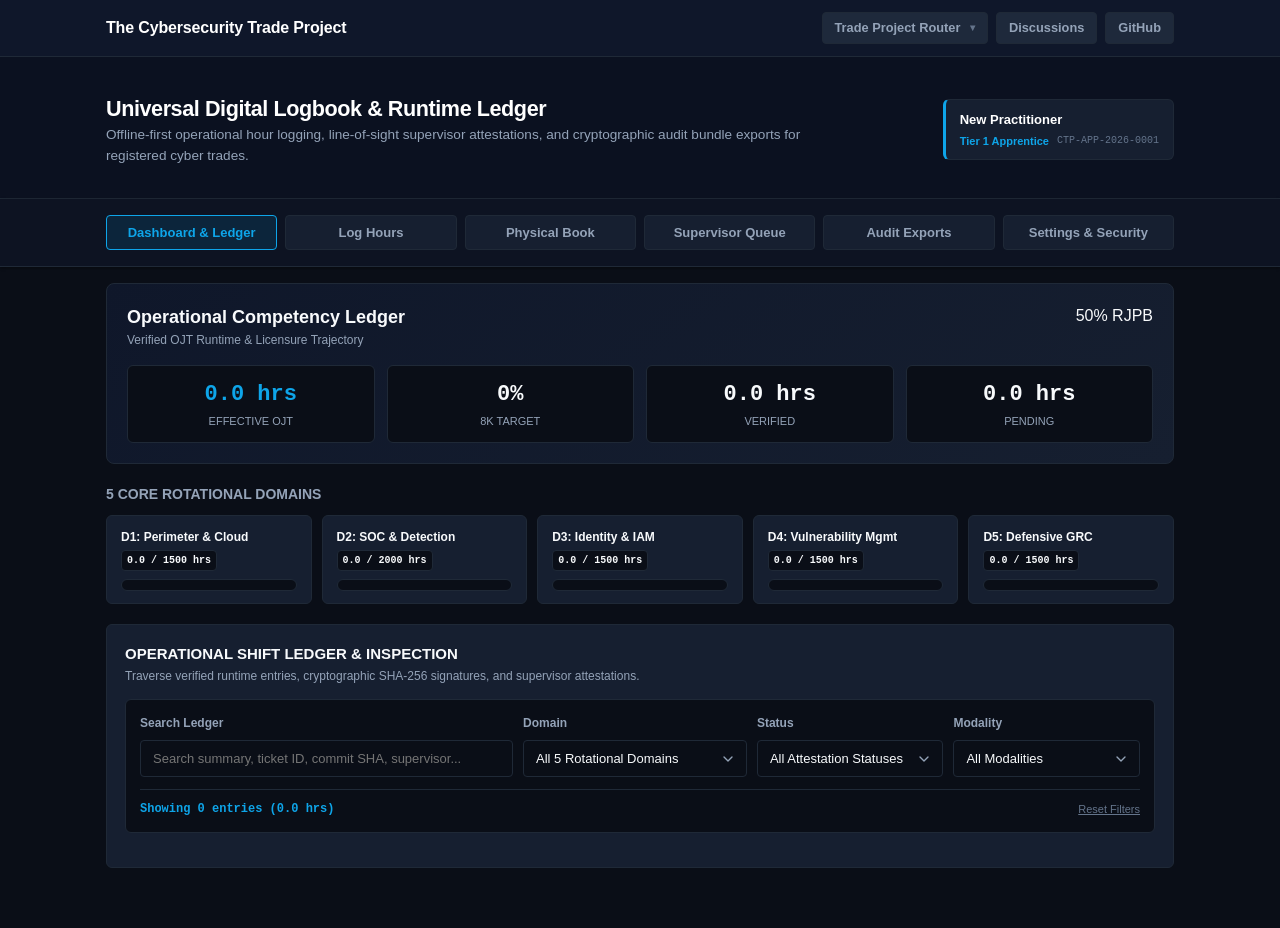
==== commit abdae6fc: "fix(nav): update router dropdown label to Trade Project Router" ====
--- a/public/index.html
+++ b/public/index.html
@@ -27,7 +27,7 @@
       <div class="portal-header-tools">
         <div class="dropdown">
           <button class="tool-link dropdown-toggle" type="button" aria-haspopup="true" aria-expanded="false">
-            <span>Ecosystem Tools</span>
+            <span>Trade Project Router</span>
             <span class="dropdown-arrow">▾</span>
           </button>
           <div class="dropdown-menu">
@@ -47,6 +47,10 @@
               <span class="item-title">Trade Clearinghouse</span>
               <span class="item-desc">Central ingestion &amp; credential registry</span>
             </a>
+            <a href="https://the-cyber-trade-project.github.io/telemetry/" class="dropdown-item">
+              <span class="item-title">Telemetry Gateway</span>
+              <span class="item-desc">Zero-knowledge underwriter ratio attestation</span>
+            </a>
           </div>
         </div>
         <a href="https://github.com/the-cyber-trade-project/framework/discussions" target="_blank" rel="noopener noreferrer" class="tool-link">
@@ -79,7 +83,7 @@
   <!-- Persistent Demo Banner (Visible Only in Demo Mode) -->
   <div id="demo-mode-banner" class="demo-banner" style="display:none;">
     <div class="container" style="display:flex; justify-content:space-between; align-items:center;">
-      <span id="demo-banner-text">DEMO MODE: Apprentice Persona (Jane Doe)</span>
+      <span id="demo-banner-text">DEMO MODE: Apprentice Persona (Angela Moss)</span>
       <div class="demo-banner-actions">
         <button id="btn-demo-switch" class="demo-btn-sm" onclick="window.app && window.app.toggleDemoPersona()">Switch Persona</button>
         <button id="btn-demo-exit" class="demo-btn-sm" onclick="window.app && window.app.exitDemoMode()">Exit to Real Mode</button>
@@ -450,6 +454,7 @@
         </p>
         <div style="display:flex; flex-direction:column; gap:12px;">
           <button id="btn-print-binder" class="btn btn-primary">Print Official JATC Audit Binder (PDF)</button>
+          <button id="btn-export-bundle" class="btn btn-secondary" style="border-color:var(--accent-cyan); color:var(--accent-cyan);">Export JATC Submission Bundle (for Clearinghouse)</button>
           <button id="btn-export-actuarial" class="btn btn-secondary">Export Actuarial JSON Feed</button>
           <button id="btn-export-vault" class="btn btn-secondary">Backup Full Logbook Vault (JSON)</button>
           
@@ -519,9 +524,9 @@
           Explore the logbook from the perspective of an apprentice or a supervising Journeyman, or switch to your real production ledger.
         </p>
         <div style="display:flex; flex-direction:column; gap:10px;">
-          <button id="btn-load-demo-app" class="btn btn-secondary" onclick="window.app && window.app.loadApprenticeDemo()">Load Apprentice Demo (Jane Doe - 3.4k hrs)</button>
+          <button id="btn-load-demo-app" class="btn btn-secondary" onclick="window.app && window.app.loadApprenticeDemo()">Load Apprentice Demo (Angela Moss - 3.4k hrs)</button>
           <button id="btn-load-demo-sup" class="btn btn-secondary" onclick="window.app && window.app.loadSupervisorDemo()">Load Supervisor Demo (Marcus Vance - 9.2k hrs)</button>
-          <button id="btn-load-demo-dir" class="btn btn-secondary" onclick="window.app && window.app.loadAuditorDemo()">Load JATC Auditor Demo (David Sterling - Director)</button>
+          <button id="btn-load-demo-dir" class="btn btn-secondary" onclick="window.app && window.app.loadAuditorDemo()">Load JATC Auditor Demo (Daisuke Aramaki - Director)</button>
           <button id="btn-exit-demo" class="btn btn-primary" onclick="window.app && window.app.exitDemoMode()">Switch to Real Production Mode</button>
           <div style="margin-top:6px; border-top:1px solid var(--border-color); padding-top:10px;">
             <button id="btn-purge-vault" class="btn btn-danger btn-block">Purge Active Vault</button>
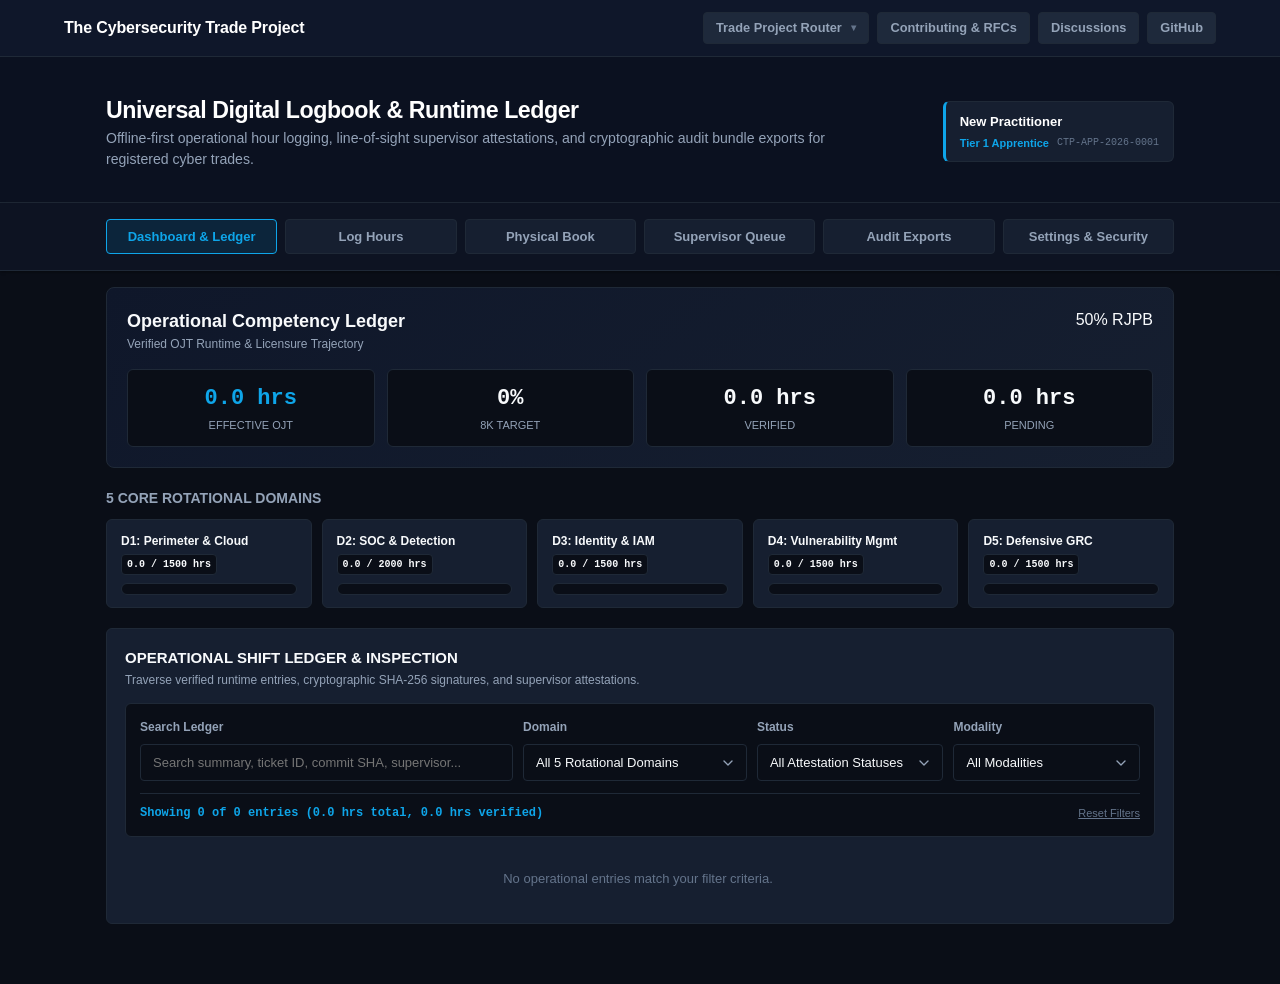
==== commit bc1104a6: "fix(ui): synchronize header contributing action and 4-column mobile grid" ====
--- a/public/index.html
+++ b/public/index.html
@@ -53,6 +53,9 @@
             </a>
           </div>
         </div>
+        <a href="https://the-cyber-trade-project.github.io/framework/CONTRIBUTING.html" class="tool-link tool-link-contribute">
+          <span>Contributing &amp; RFCs</span>
+        </a>
         <a href="https://github.com/the-cyber-trade-project/framework/discussions" target="_blank" rel="noopener noreferrer" class="tool-link">
           <span>Discussions</span>
         </a>
--- a/public/styles.css
+++ b/public/styles.css
@@ -29,6 +29,22 @@
   padding: 0;
 }
 
+/* WCAG 2.1 AA Focus-Visible Accessibility Standard */
+:focus-visible {
+  outline: 2px solid var(--accent-cyan, #0ea5e9);
+  outline-offset: 2px;
+}
+
+/* Reduced Motion Preference */
+@media (prefers-reduced-motion: reduce) {
+  *, ::before, ::after {
+    animation-duration: 0.01ms !important;
+    animation-iteration-count: 1 !important;
+    transition-duration: 0.01ms !important;
+    scroll-behavior: auto !important;
+  }
+}
+
 body {
   background-color: var(--bg-primary);
   color: var(--text-primary);
@@ -54,9 +70,9 @@
 }
 
 .portal-header-inner {
-  max-width: 1100px;
+  max-width: 1200px;
   margin: 0 auto;
-  padding: 0.75rem 1rem;
+  padding: 0.75rem 1.5rem;
   display: flex;
   justify-content: space-between;
   align-items: center;
@@ -229,7 +245,7 @@
 }
 
 .page-title-banner h1 {
-  font-size: 1.35rem;
+  font-size: 1.45rem;
   font-weight: 800;
   color: #fff;
   letter-spacing: -0.02em;
@@ -237,7 +253,7 @@
 
 .page-title-banner .subtitle {
   color: var(--text-secondary);
-  font-size: 0.85rem;
+  font-size: 0.88rem;
   max-width: 750px;
 }
 
@@ -298,14 +314,14 @@
 
   .portal-header-tools {
     display: grid;
-    grid-template-columns: 1.3fr 1fr 1fr;
+    grid-template-columns: repeat(4, 1fr);
     gap: 6px;
     width: 100%;
   }
 
   .tool-link {
     width: 100%;
-    font-size: 0.75rem;
+    font-size: 0.72rem;
     padding: 0.4rem 0.2rem;
     text-align: center;
     justify-content: center;
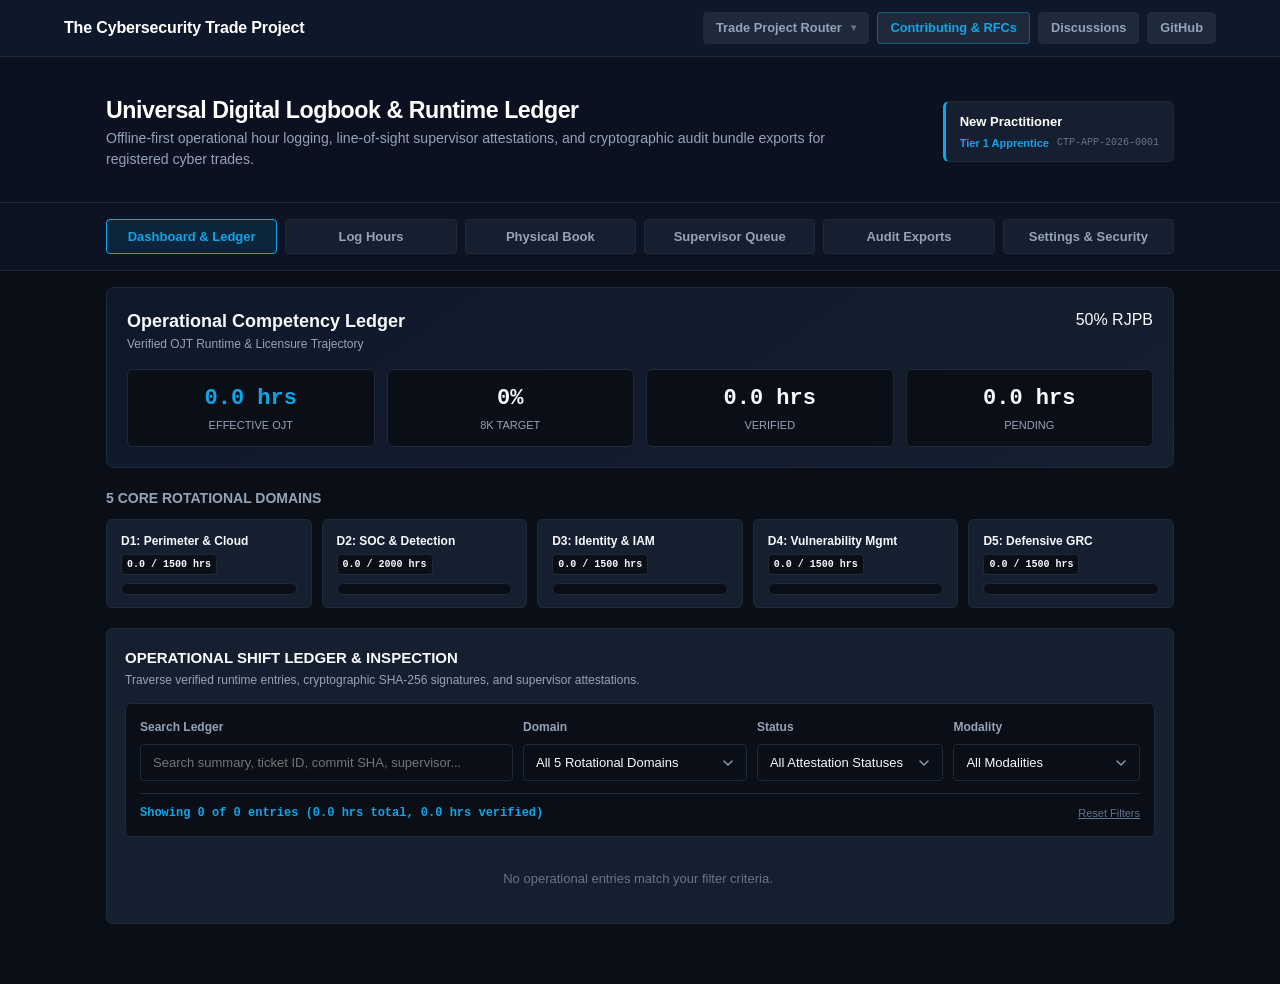
==== commit 4ce258d6: "fix(ui): synchronize repo github link and contributing button styles" ====
--- a/public/index.html
+++ b/public/index.html
@@ -50,6 +50,11 @@
             <a href="https://the-cyber-trade-project.github.io/telemetry/" class="dropdown-item">
               <span class="item-title">Telemetry Gateway</span>
               <span class="item-desc">Zero-knowledge underwriter ratio attestation</span>
+            <a href="https://the-cyber-trade-project.github.io/guild-hall/" class="dropdown-item">
+              <span class="item-title">Guild Dispatch Hall</span>
+              <span class="item-desc">Craft Guild out-of-work registers &amp; placement</span>
+            </a>
+
             </a>
           </div>
         </div>
@@ -59,7 +64,7 @@
         <a href="https://github.com/the-cyber-trade-project/framework/discussions" target="_blank" rel="noopener noreferrer" class="tool-link">
           <span>Discussions</span>
         </a>
-        <a href="https://github.com/the-cyber-trade-project/framework" target="_blank" rel="noopener noreferrer" class="tool-link">
+        <a href="https://github.com/the-cyber-trade-project/logbook" target="_blank" rel="noopener noreferrer" class="tool-link">
           <span>GitHub</span>
         </a>
       </div>
--- a/public/styles.css
+++ b/public/styles.css
@@ -135,6 +135,17 @@
   border-color: var(--accent-cyan);
 }
 
+.tool-link-contribute {
+  border-color: rgba(14, 165, 233, 0.4);
+  color: var(--accent-cyan);
+}
+
+.tool-link-contribute:hover {
+  background-color: rgba(14, 165, 233, 0.12);
+  color: #ffffff;
+  border-color: var(--accent-cyan);
+}
+
 /* Dropdown */
 .dropdown {
   position: relative;
